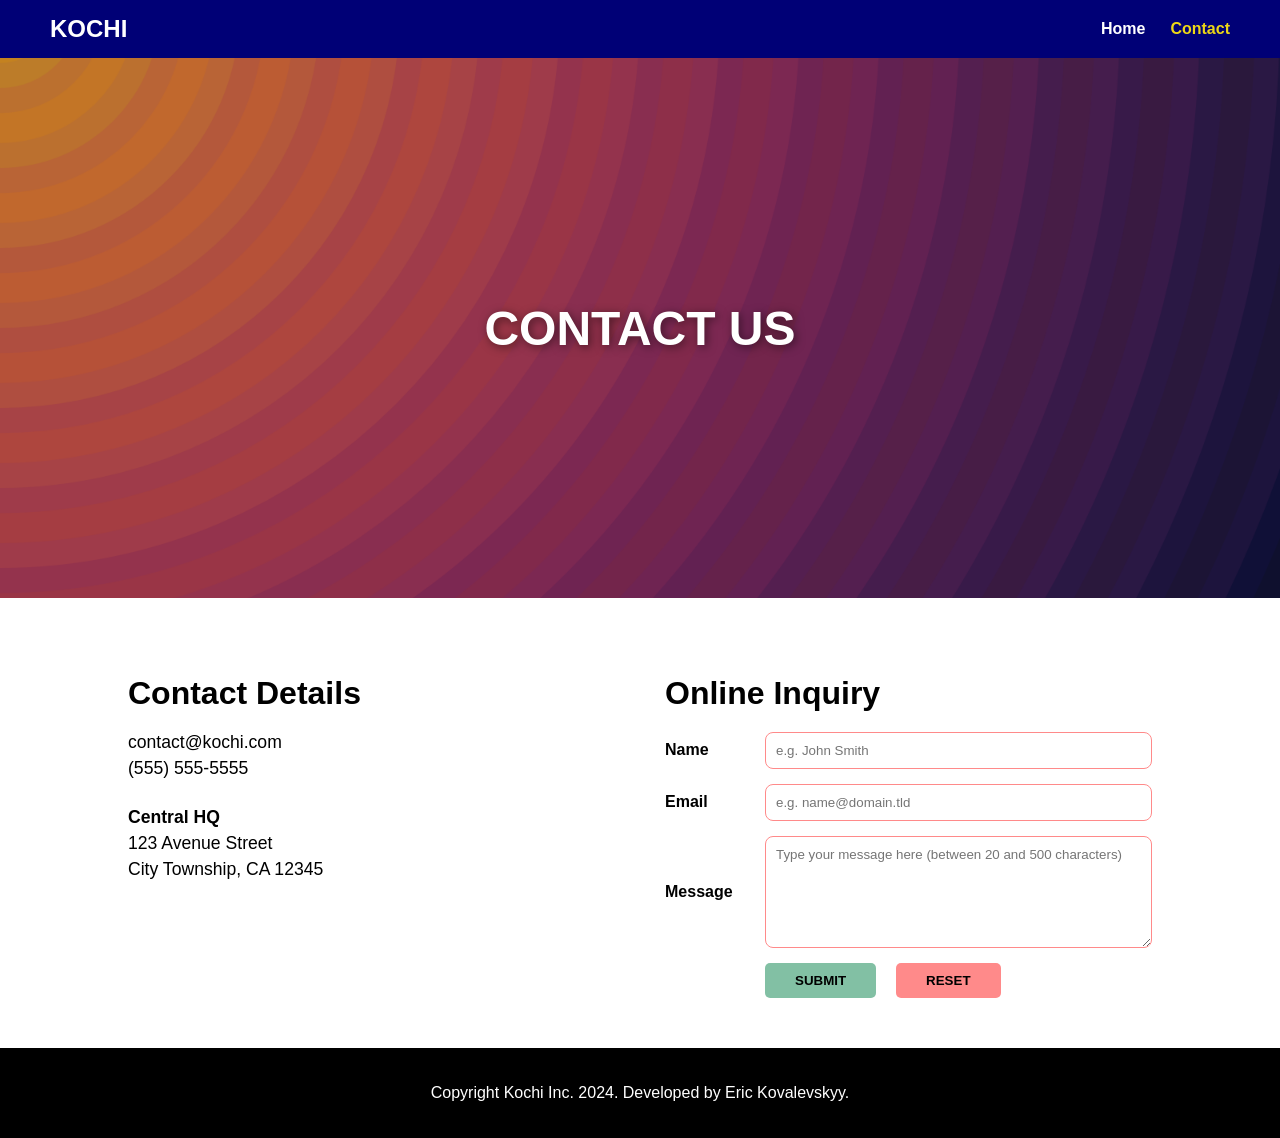
==== pages/contact.html @ 8b37163f "Fix: Upload all project files correctly" ====
<!DOCTYPE html>
<html lang="en">
<head>
    <meta charset="UTF-8">
    <meta name="viewport" content="width=device-width, initial-scale=1.0">
    <title>Document</title>
    <link rel="stylesheet" href="../css/contact.css">
</head>
<body>
    <header class="header">
  <nav class="navbar">
    <div class="logo">
      <h2>KOCHI</h2>
    </div>
    <div class="nav-link">
    <a href="../index.html">Home</a>
    <a href="contact.html" class="active">Contact</a>
</div>
</div>
    </nav>
      </header>
    <main>
        <section class="hero-contact">
            <img src="../images/rainbow-vortex.png" alt="Background">
            <div class="hero-text">
                <h1>CONTACT US</h1>
            </div>
        </section>

        <section class="contact-container">
            
            <div class="contact-details">
                <h2>Contact Details</h2>
                <div class="details-content">
                    <p>contact@kochi.com</p>
                    <p>(555) 555-5555</p>
                    <br>
                    <p><strong>Central HQ</strong></p>
                    <p>123 Avenue Street</p>
                    <p>City Township, CA 12345</p>
                </div>
            </div>

            <div class="online-inquiry">
                <h2>Online Inquiry</h2>
                <form action="#">
                    <div class="form-row">
                        <label for="name">Name</label>
                        <input type="text" id="name" placeholder="e.g. John Smith">
                    </div>

                    <div class="form-row">
                        <label for="email">Email</label>
                        <input type="email" id="email" placeholder="e.g. name@domain.tld">
                    </div>

                    <div class="form-row">
                        <label for="message">Message</label>
                        <textarea id="message" rows="6" placeholder="Type your message here (between 20 and 500 characters)"></textarea>
                    </div>

                    <div class="form-buttons">
                        <button type="submit" class="btn-submit">SUBMIT</button>
                        <button type="reset" class="btn-reset">RESET</button>
                    </div>
                </form>
            </div>

        </section>
    </main>
    <footer class="footer">
  <p>Copyright Kochi Inc. 2024. Developed by Eric Kovalevskyy.</p>
</footer>
</body>
</html>
---- css/contact.css ----
body {
    margin: 0;
    padding: 0;
    font-family: Arial, sans-serif;
}

.navbar {
    background-color: rgb(0, 0, 118);
    display: flex;
    justify-content: space-between;
    align-items: center;
    padding: 15px 50px;
}

.logo {
    color: white;
    font-family: sans-serif;
}

.logo h2 {
    margin: 0;
}

.nav-link {
    display: flex;
    gap: 25px;
}

.navbar a {
    color: white;
    text-decoration: none;
    font-weight: bold;
    transition: 0.3s;
}

.navbar a.active {
    color: #edd716;
}

.navbar a:hover {
    color: #edd716;
}

.hero-contact {
    position: relative;
    height: 60vh;
    overflow: hidden;
}

.hero-contact img {
    width: 100%;
    height: 100%;
    object-fit: cover;
}

.hero-text {
    position: absolute;   
    top: 50%;
    left: 50%;
    transform: translate(-50%, -50%);
    color: white;
    text-align: center;
}

.hero-text h1 {
    font-size: 3rem;
    font-weight: bold;
    text-transform: uppercase;
    color: #ffffff;
    text-shadow: 2px 2px 10px rgba(0,0,0,0.5);
    margin: 0;
}

.contact-container {
    display: flex;
    justify-content: space-around;
    padding: 50px 10%;
    gap: 50px;
}

.contact-details, .online-inquiry {
    flex: 1;
}

.contact-details h2, .online-inquiry h2 {
    font-size: 2rem;
    margin-bottom: 20px;
}

.details-content p {
    margin: 5px 0;
    font-size: 1.1rem;
}

.form-row {
    display: flex;
    align-items: center;
    margin-bottom: 15px;
}

.form-row label {
    width: 100px;
    font-weight: bold;
}

.form-row input, .form-row textarea {
    flex: 1;
    padding: 10px;
    border: 1px solid #ff8a8a;
    border-radius: 8px;
    font-family: inherit;
}

.form-buttons {
    display: flex;
    gap: 20px;
    margin-left: 100px;
}

.btn-submit {
    background-color: #82c0a4;
    border: none;
    padding: 10px 30px;
    border-radius: 5px;
    font-weight: bold;
    cursor: pointer;
    transition: 0.3s;
}

.btn-submit:hover {
    background-color: #6da88d;
}

.btn-reset {
    background-color: #ff8a8a; 
    border: none;
    padding: 10px 30px;
    border-radius: 5px;
    font-weight: bold;
    cursor: pointer;
    transition: 0.3s;
}

.btn-reset:hover {
    background-color: #e57373;
}
.footer {
    background-color: black;
    color: white;
    padding: 20px 0;
    width: 100%; 
    display: flex;
    justify-content: center;
    align-items: center;
}
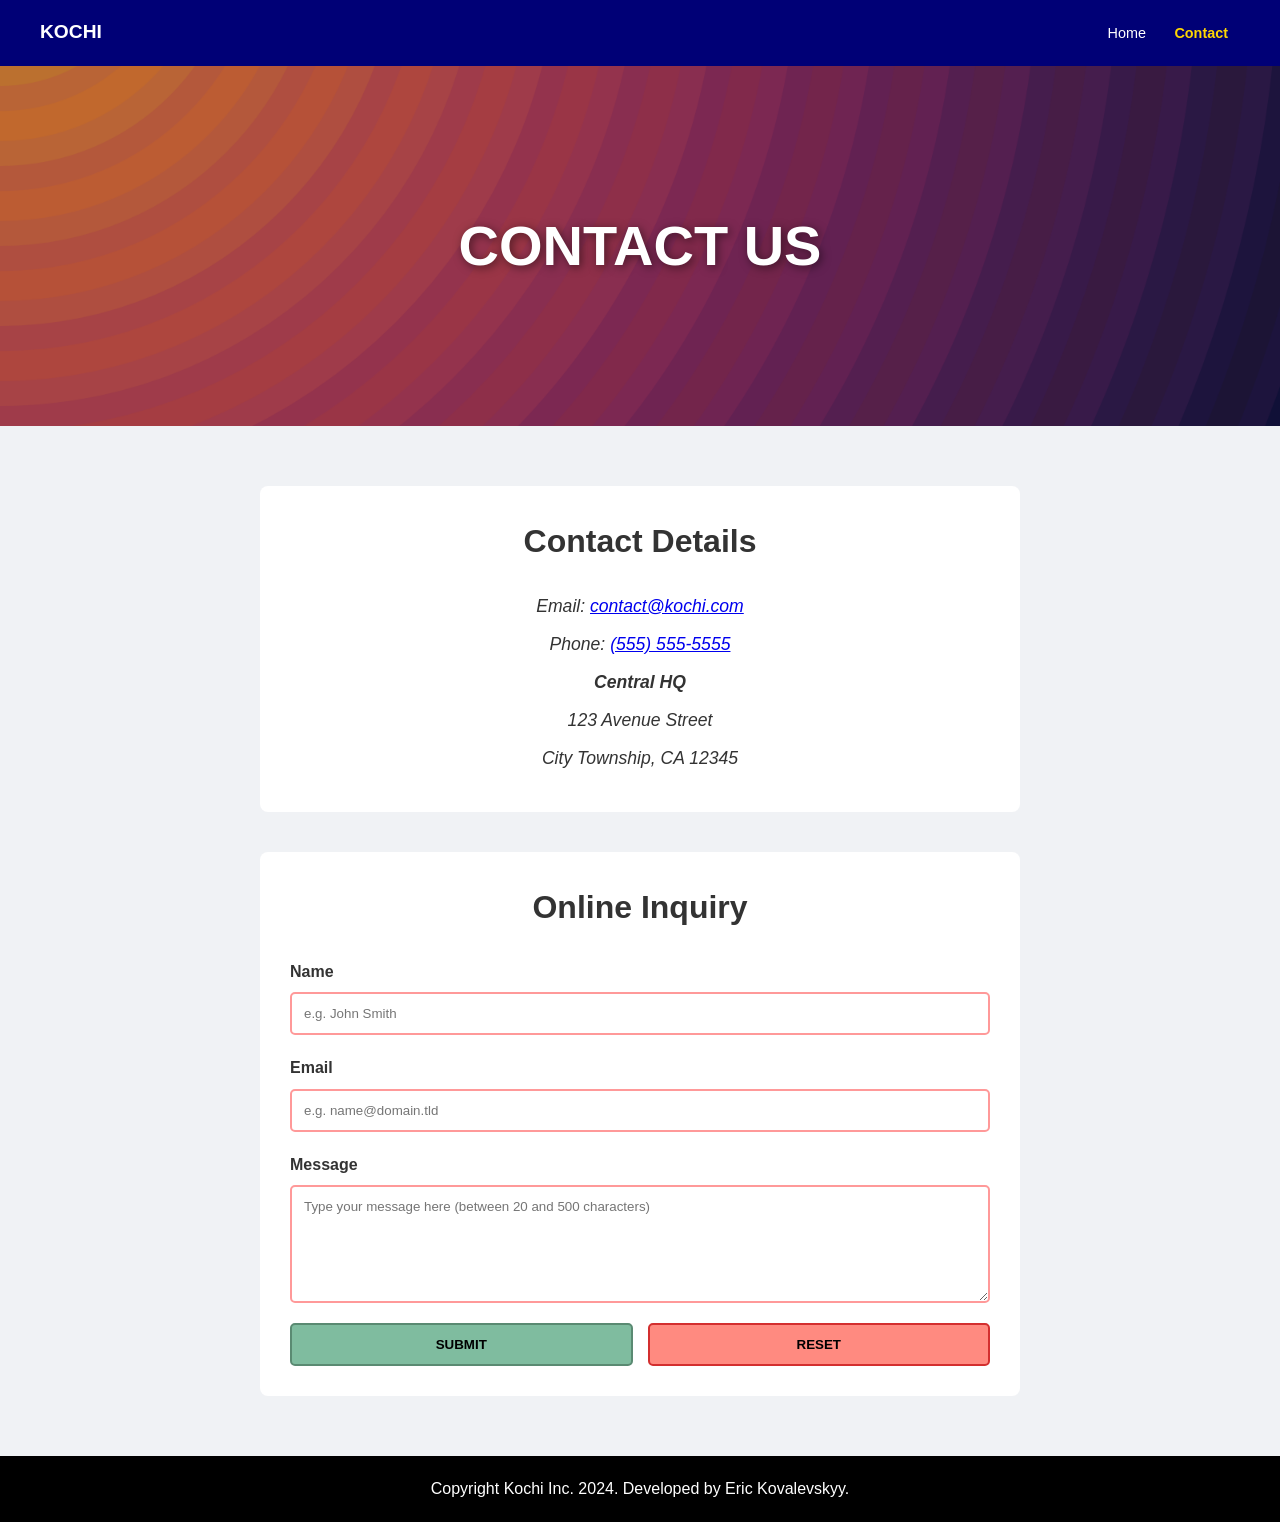
==== commit 074e3e72: "Update files2" ====
--- a/pages/contact.html
+++ b/pages/contact.html
@@ -3,25 +3,27 @@
 <head>
     <meta charset="UTF-8">
     <meta name="viewport" content="width=device-width, initial-scale=1.0">
-    <title>Document</title>
+<title>Contact | Kochi Solutions</title>
     <link rel="stylesheet" href="../css/contact.css">
+    <link rel="stylesheet" href="../css/layout.css">
 </head>
 <body>
     <header class="header">
   <nav class="navbar">
     <div class="logo">
-      <h2>KOCHI</h2>
+      <span>KOCHI</span>
     </div>
     <div class="nav-link">
-    <a href="../index.html">Home</a>
-    <a href="contact.html" class="active">Contact</a>
-</div>
-</div>
+        <ul class="nav-links-list">
+            <li><a href="../index.html">Home</a></li>
+            <li><a href="contact.html" class="active">Contact</a></li>
+        </ul>
+    </div>
     </nav>
       </header>
     <main>
         <section class="hero-contact">
-            <img src="../images/rainbow-vortex.png" alt="Background">
+            <img src="../images/rainbow-vortex.png" alt="Vibrant rainbow bg image">
             <div class="hero-text">
                 <h1>CONTACT US</h1>
             </div>
@@ -32,12 +34,14 @@
             <div class="contact-details">
                 <h2>Contact Details</h2>
                 <div class="details-content">
-                    <p>contact@kochi.com</p>
-                    <p>(555) 555-5555</p>
-                    <br>
+                    <address>
+                   <p>Email: <a href="mailto:contact@kochi.com">contact@kochi.com</a></p>
+                        <p>Phone: <a href="tel:+15555555555">(555) 555-5555</a></p>
+                    
                     <p><strong>Central HQ</strong></p>
                     <p>123 Avenue Street</p>
                     <p>City Township, CA 12345</p>
+                    </address>
                 </div>
             </div>
 
@@ -46,17 +50,17 @@
                 <form action="#">
                     <div class="form-row">
                         <label for="name">Name</label>
-                        <input type="text" id="name" placeholder="e.g. John Smith">
+                        <input type="text" id="name" name="name" placeholder="e.g. John Smith" required>
                     </div>
 
                     <div class="form-row">
                         <label for="email">Email</label>
-                        <input type="email" id="email" placeholder="e.g. name@domain.tld">
+                        <input type="email" id="email" name="email" placeholder="e.g. name@domain.tld" required>
                     </div>
 
                     <div class="form-row">
                         <label for="message">Message</label>
-                        <textarea id="message" rows="6" placeholder="Type your message here (between 20 and 500 characters)"></textarea>
+                        <textarea id="message" name="message" rows="6" placeholder="Type your message here (between 20 and 500 characters)" required></textarea>
                     </div>
 
                     <div class="form-buttons">
@@ -69,7 +73,7 @@
         </section>
     </main>
     <footer class="footer">
-  <p>Copyright Kochi Inc. 2024. Developed by Eric Kovalevskyy.</p>
+  <span>Copyright Kochi Inc. 2024. Developed by Eric Kovalevskyy.</span>
 </footer>
 </body>
 </html>
--- a/css/contact.css
+++ b/css/contact.css
@@ -1,49 +1,30 @@
-body {
-    margin: 0;
-    padding: 0;
-    font-family: Arial, sans-serif;
-}
-
-.navbar {
-    background-color: rgb(0, 0, 118);
-    display: flex;
-    justify-content: space-between;
-    align-items: center;
-    padding: 15px 50px;
-}
-
-.logo {
-    color: white;
-    font-family: sans-serif;
-}
-
-.logo h2 {
+h1 {
+    font-size: 3.5rem;
+    color: #ffffff;
+    font-weight: 700;
+    text-transform: uppercase;
+    text-shadow: 2px 2px 10px rgba(0,0,0,0.5);
     margin: 0;
 }
 
-.nav-link {
-    display: flex;
-    gap: 25px;
+h2 {
+    font-size: 2rem;
+    color: #333333;
+    margin-bottom: 25px;
+    font-weight: 700;
+    text-align: center;
 }
 
-.navbar a {
-    color: white;
-    text-decoration: none;
-    font-weight: bold;
-    transition: 0.3s;
-}
-
-.navbar a.active {
-    color: #edd716;
-}
-
-.navbar a:hover {
-    color: #edd716;
+p {
+    font-size: 1.1rem;
+    color: #333333;
+    line-height: 1.6;
+    margin: 10px 0;
 }
 
 .hero-contact {
     position: relative;
-    height: 60vh;
+    height: 40vh;
     overflow: hidden;
 }
 
@@ -51,6 +32,7 @@
     width: 100%;
     height: 100%;
     object-fit: cover;
+    display: block;
 }
 
 .hero-text {
@@ -58,98 +40,88 @@
     top: 50%;
     left: 50%;
     transform: translate(-50%, -50%);
-    color: white;
+    color: #ffffff;
     text-align: center;
-}
-
-.hero-text h1 {
-    font-size: 3rem;
-    font-weight: bold;
-    text-transform: uppercase;
-    color: #ffffff;
-    text-shadow: 2px 2px 10px rgba(0,0,0,0.5);
-    margin: 0;
+    width: 100%;
 }
 
 .contact-container {
+    max-width: 800px;
+    margin: 0 auto;
+    padding: 60px 20px;
     display: flex;
-    justify-content: space-around;
-    padding: 50px 10%;
-    gap: 50px;
+    flex-direction: column;
+    gap: 40px;
 }
 
-.contact-details, .online-inquiry {
-    flex: 1;
+.contact-details {
+    text-align: center;
+    background-color: #ffffff;
+    padding: 30px;
+    border-radius: 8px;
 }
 
-.contact-details h2, .online-inquiry h2 {
-    font-size: 2rem;
-    margin-bottom: 20px;
-}
-
-.details-content p {
-    margin: 5px 0;
-    font-size: 1.1rem;
+.online-inquiry {
+    background-color: #ffffff;
+    padding: 30px;
+    border-radius: 8px;
 }
 
 .form-row {
     display: flex;
-    align-items: center;
-    margin-bottom: 15px;
+    flex-direction: column;
+    margin-bottom: 20px;
 }
 
 .form-row label {
-    width: 100px;
-    font-weight: bold;
+    font-weight: 700;
+    margin-bottom: 8px;
+    color: #333333;
+    text-align: left;
 }
 
 .form-row input, .form-row textarea {
-    flex: 1;
-    padding: 10px;
-    border: 1px solid #ff8a8a;
-    border-radius: 8px;
+    padding: 12px;
+    border: 2px solid #ff9999; 
+    border-radius: 5px;
     font-family: inherit;
+    width: 100%;
 }
 
 .form-buttons {
     display: flex;
-    gap: 20px;
-    margin-left: 100px;
+    gap: 15px;
+    margin-top: 10px;
 }
 
 .btn-submit {
-    background-color: #82c0a4;
-    border: none;
-    padding: 10px 30px;
+    flex: 1;
+    background-color: #7fbc9f; 
+    border: 2px solid #5a8a72;
+    padding: 12px;
+    font-weight: 700;
+    cursor: pointer;
     border-radius: 5px;
-    font-weight: bold;
-    cursor: pointer;
-    transition: 0.3s;
-}
-
-.btn-submit:hover {
-    background-color: #6da88d;
+    text-transform: uppercase;
 }
 
 .btn-reset {
-    background-color: #ff8a8a; 
-    border: none;
-    padding: 10px 30px;
+    flex: 1;
+    background-color: #ff8a80; 
+    border: 2px solid #d32f2f;
+    padding: 12px;
+    font-weight: 700;
+    cursor: pointer;
     border-radius: 5px;
-    font-weight: bold;
-    cursor: pointer;
-    transition: 0.3s;
+    text-transform: uppercase;
 }
 
-.btn-reset:hover {
-    background-color: #e57373;
-}
-.footer {
-    background-color: black;
-    color: white;
-    padding: 20px 0;
-    width: 100%; 
-    display: flex;
-    justify-content: center;
-    align-items: center;
+@media (max-width: 600px) {
+    h1 {
+        font-size: 2.2rem;
+    }
+    
+    .contact-container {
+        padding: 30px 15px;
+    }
 }
--- a/css/layout.css
+++ b/css/layout.css
@@ -0,0 +1,60 @@
+* {
+    box-sizing: border-box;
+    margin: 0;
+    padding: 0;
+}
+
+body {
+    font-family: 'Arial', sans-serif;
+    background-color: #f0f2f5;
+    line-height: 1.6;
+}
+
+.navbar {
+    background-color: #000076;
+    display: flex;
+    justify-content: space-between;
+    align-items: center;
+    padding: 15px 40px;
+}
+
+.logo {
+    color: #ffffff;
+    font-weight: 800;
+    font-size: 1.2rem;
+    text-transform: uppercase;
+}
+
+.nav-links-list li {
+    display: inline-block;
+    padding: 5px 12px;
+    border-radius: 5px;
+}
+
+.nav-links-list li a {
+    color: #ffffff;
+    text-decoration: none;
+    font-weight: 400;
+    font-size: 0.9rem;
+    transition: all 0.3s ease;
+}
+
+.nav-links-list li a.active {
+    color: #ffd700;
+    font-weight: 700;
+}
+
+.footer {
+    background-color: #000000;
+    color: #ffffff;
+    padding: 20px 0px;
+    text-align: center;
+    width: 100%;
+}
+
+.copyright-text {
+    font-style: italic;
+    font-size: 0.8rem;
+    display: block;
+    color: #ffffff;
+}
